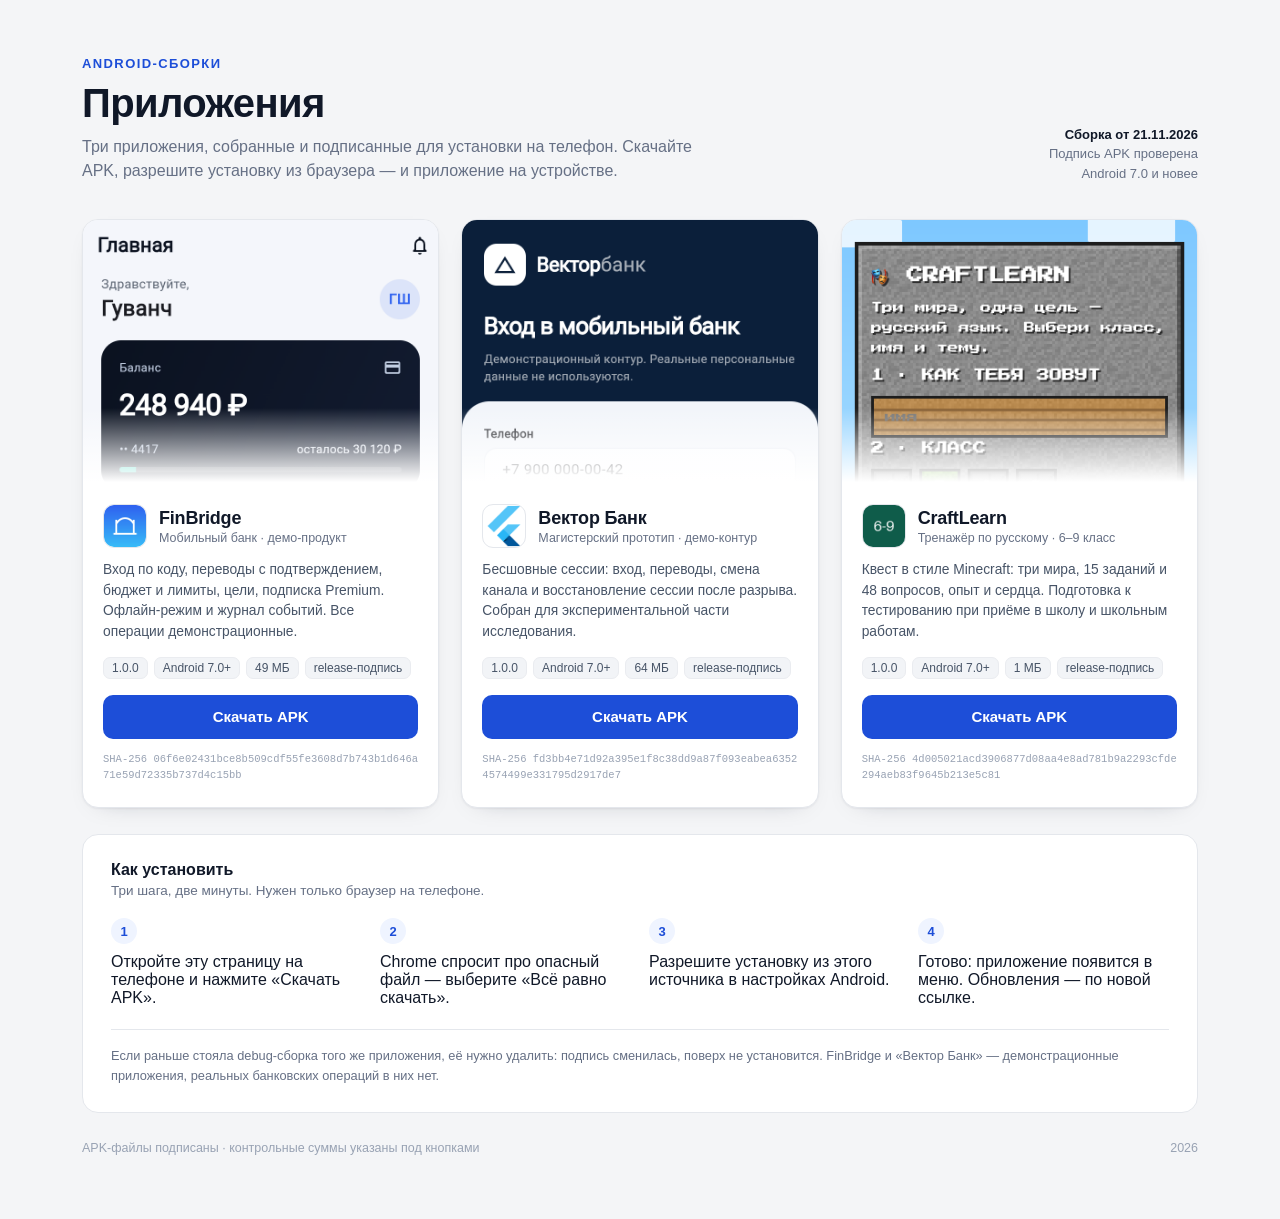
==== apps/index.html @ 76c1eec4 "Раздел /apps/: страница скачивания Android-приложений" ====
<!DOCTYPE html>
<html lang="ru">
<head>
<meta charset="utf-8">
<meta name="viewport" content="width=device-width, initial-scale=1">
<title>Приложения — Android-сборки</title>
<style>
  :root { --ink:#101828; --muted:#667085; --line:#e4e7ec; --blue:#1d4ed8; }
  * { box-sizing: border-box; }
  html, body { margin:0; }
  body {
    background:#f4f5f7; color:var(--ink);
    font-family:-apple-system, BlinkMacSystemFont, "Segoe UI", "Helvetica Neue", Arial, sans-serif;
    -webkit-font-smoothing:antialiased;
  }
  a { color: inherit; }
  .wrap { width:1180px; margin:0 auto; padding:56px 32px 64px; }

  header { display:flex; align-items:flex-end; justify-content:space-between; margin-bottom:36px; }
  .eyebrow { font-size:13px; letter-spacing:1.4px; text-transform:uppercase; color:var(--blue); font-weight:650; margin-bottom:10px; }
  h1 { font-size:40px; line-height:1.1; margin:0 0 10px; letter-spacing:-.6px; }
  .lede { font-size:16px; line-height:1.5; color:var(--muted); max-width:620px; margin:0; }
  .stamp { text-align:right; font-size:13px; color:var(--muted); line-height:1.5; }
  .stamp b { color:var(--ink); font-weight:650; }

  .grid { display:grid; grid-template-columns:repeat(3, 1fr); gap:22px; }

  .card {
    background:#fff; border:1px solid var(--line); border-radius:16px; overflow:hidden;
    box-shadow:0 1px 2px rgba(16,24,40,.05), 0 8px 24px -18px rgba(16,24,40,.35);
    display:flex; flex-direction:column;
  }
  .shot { height:262px; background:#e9edf3; overflow:hidden; position:relative; }
  .shot img { width:100%; display:block; }
  .shot::after {
    content:""; position:absolute; inset:auto 0 0 0; height:74px;
    background:linear-gradient(to bottom, rgba(255,255,255,0), #fff);
  }
  .body { padding:22px 20px 24px; display:flex; flex-direction:column; flex:1; }
  .head { display:flex; gap:12px; align-items:center; margin-bottom:12px; }
  .icon { width:44px; height:44px; border-radius:11px; border:1px solid var(--line); flex:none; }
  .head h2 { font-size:18px; margin:0 0 2px; letter-spacing:-.2px; }
  .kind { font-size:12.5px; color:var(--muted); }
  .desc { font-size:13.8px; line-height:1.5; color:#475467; margin:0 0 14px; flex:1; }
  .meta { list-style:none; display:flex; flex-wrap:wrap; gap:6px; padding:0; margin:0 0 16px; }
  .meta li {
    font-size:12px; color:#475467; background:#f2f4f7; border:1px solid #eaecf0;
    border-radius:7px; padding:3px 8px;
  }
  .btn {
    display:flex; align-items:center; justify-content:center; gap:8px;
    height:44px; border-radius:10px; background:var(--blue); color:#fff;
    font-size:15px; font-weight:600; text-decoration:none;
  }
  .sha { margin-top:12px; font-family:ui-monospace, SFMono-Regular, Menlo, monospace;
    font-size:10.5px; color:#98a2b3; word-break:break-all; line-height:1.55; }

  .how { margin-top:26px; background:#fff; border:1px solid var(--line); border-radius:16px; padding:26px 28px; }
  .how h3 { font-size:16px; margin:0 0 4px; }
  .how p.sub { margin:0 0 20px; font-size:13.5px; color:var(--muted); }
  .steps { display:grid; grid-template-columns:repeat(4,1fr); gap:18px; }
  .step { font-size:13.5px; line-height:1.5; color:#475467; }
  .num {
    width:26px; height:26px; border-radius:50%; background:#eff4ff; color:var(--blue);
    font-size:13px; font-weight:700; display:flex; align-items:center; justify-content:center; margin-bottom:9px;
  }
  .note {
    margin-top:22px; border-top:1px solid var(--line); padding-top:16px;
    font-size:12.8px; line-height:1.55; color:var(--muted);
  }
  footer { margin-top:28px; font-size:12.5px; color:#98a2b3; display:flex; justify-content:space-between; }
  @media (max-width: 980px) {
    .wrap { width:100%; padding:28px 18px 40px; }
    header { flex-direction:column; align-items:flex-start; gap:16px; }
    h1 { font-size:31px; }
    .lede { font-size:15px; }
    .stamp { text-align:left; }
    .grid { grid-template-columns:1fr; gap:18px; }
    .steps { grid-template-columns:1fr 1fr; gap:16px; }
    footer { flex-direction:column; gap:6px; }
  }
</style>
</head>
<body>
<div class="wrap">
  <header>
    <div>
      <div class="eyebrow">Android-сборки</div>
      <h1>Приложения</h1>
      <p class="lede">Три приложения, собранные и подписанные для установки на телефон. Скачайте APK, разрешите установку из браузера — и приложение на устройстве.</p>
    </div>
    <div class="stamp">
      <b>Сборка от 21.11.2026</b><br>
      Подпись APK проверена<br>
      Android 7.0 и новее
    </div>
  </header>

  <div class="grid">

    <article class="card">
      <div class="shot"><img src="img/shot-finbridge.png" alt="FinBridge"></div>
      <div class="body">
        <div class="head">
          <img class="icon" src="img/icon-finbridge.png" alt="">
          <div>
            <h2>FinBridge</h2>
            <div class="kind">Мобильный банк · демо-продукт</div>
          </div>
        </div>
        <p class="desc">Вход по коду, переводы с подтверждением, бюджет и лимиты, цели, подписка Premium. Офлайн-режим и журнал событий. Все операции демонстрационные.</p>
        <ul class="meta">
          <li>1.0.0</li><li>Android 7.0+</li><li>49 МБ</li><li>release-подпись</li>
        </ul>
        <a class="btn" href="https://github.com/mospoliteh2627-alt/apps/releases/latest/download/FinBridge-1.0.0.apk" download>Скачать APK</a>
        <div class="sha">SHA-256 06f6e02431bce8b509cdf55fe3608d7b743b1d646a71e59d72335b737d4c15bb</div>
      </div>
    </article>

    <article class="card">
      <div class="shot"><img src="img/shot-vectorbank.png" alt="Вектор Банк"></div>
      <div class="body">
        <div class="head">
          <img class="icon" src="img/icon-vectorbank.png" alt="">
          <div>
            <h2>Вектор Банк</h2>
            <div class="kind">Магистерский прототип · демо-контур</div>
          </div>
        </div>
        <p class="desc">Бесшовные сессии: вход, переводы, смена канала и восстановление сессии после разрыва. Собран для экспериментальной части исследования.</p>
        <ul class="meta">
          <li>1.0.0</li><li>Android 7.0+</li><li>64 МБ</li><li>release-подпись</li>
        </ul>
        <a class="btn" href="https://github.com/mospoliteh2627-alt/apps/releases/latest/download/VectorBank-1.0.0.apk" download>Скачать APK</a>
        <div class="sha">SHA-256 fd3bb4e71d92a395e1f8c38dd9a87f093eabea63524574499e331795d2917de7</div>
      </div>
    </article>

    <article class="card">
      <div class="shot"><img src="img/shot-craftlearn.png" alt="CraftLearn"></div>
      <div class="body">
        <div class="head">
          <img class="icon" src="img/icon-craftlearn.png" alt="">
          <div>
            <h2>CraftLearn</h2>
            <div class="kind">Тренажёр по русскому · 6–9 класс</div>
          </div>
        </div>
        <p class="desc">Квест в стиле Minecraft: три мира, 15 заданий и 48 вопросов, опыт и сердца. Подготовка к тестированию при приёме в школу и школьным работам.</p>
        <ul class="meta">
          <li>1.0.0</li><li>Android 7.0+</li><li>1 МБ</li><li>release-подпись</li>
        </ul>
        <a class="btn" href="https://github.com/mospoliteh2627-alt/apps/releases/latest/download/CraftLearn-1.0.0.apk" download>Скачать APK</a>
        <div class="sha">SHA-256 4d005021acd3906877d08aa4e8ad781b9a2293cfde294aeb83f9645b213e5c81</div>
      </div>
    </article>

  </div>

  <section class="how">
    <h3>Как установить</h3>
    <p class="sub">Три шага, две минуты. Нужен только браузер на телефоне.</p>
    <div class="steps">
      <div>
        <div class="num">1</div>
        Откройте эту страницу на телефоне и нажмите «Скачать APK».
      </div>
      <div>
        <div class="num">2</div>
        Chrome спросит про опасный файл — выберите «Всё равно скачать».
      </div>
      <div>
        <div class="num">3</div>
        Разрешите установку из этого источника в настройках Android.
      </div>
      <div>
        <div class="num">4</div>
        Готово: приложение появится в меню. Обновления — по новой ссылке.
      </div>
    </div>
    <div class="note">
      Если раньше стояла debug-сборка того же приложения, её нужно удалить: подпись сменилась, поверх не установится.
      FinBridge и «Вектор Банк» — демонстрационные приложения, реальных банковских операций в них нет.
    </div>
  </section>

  <footer>
    <span>APK-файлы подписаны · контрольные суммы указаны под кнопками</span>
    <span>2026</span>
  </footer>
</div>
</body>
</html>
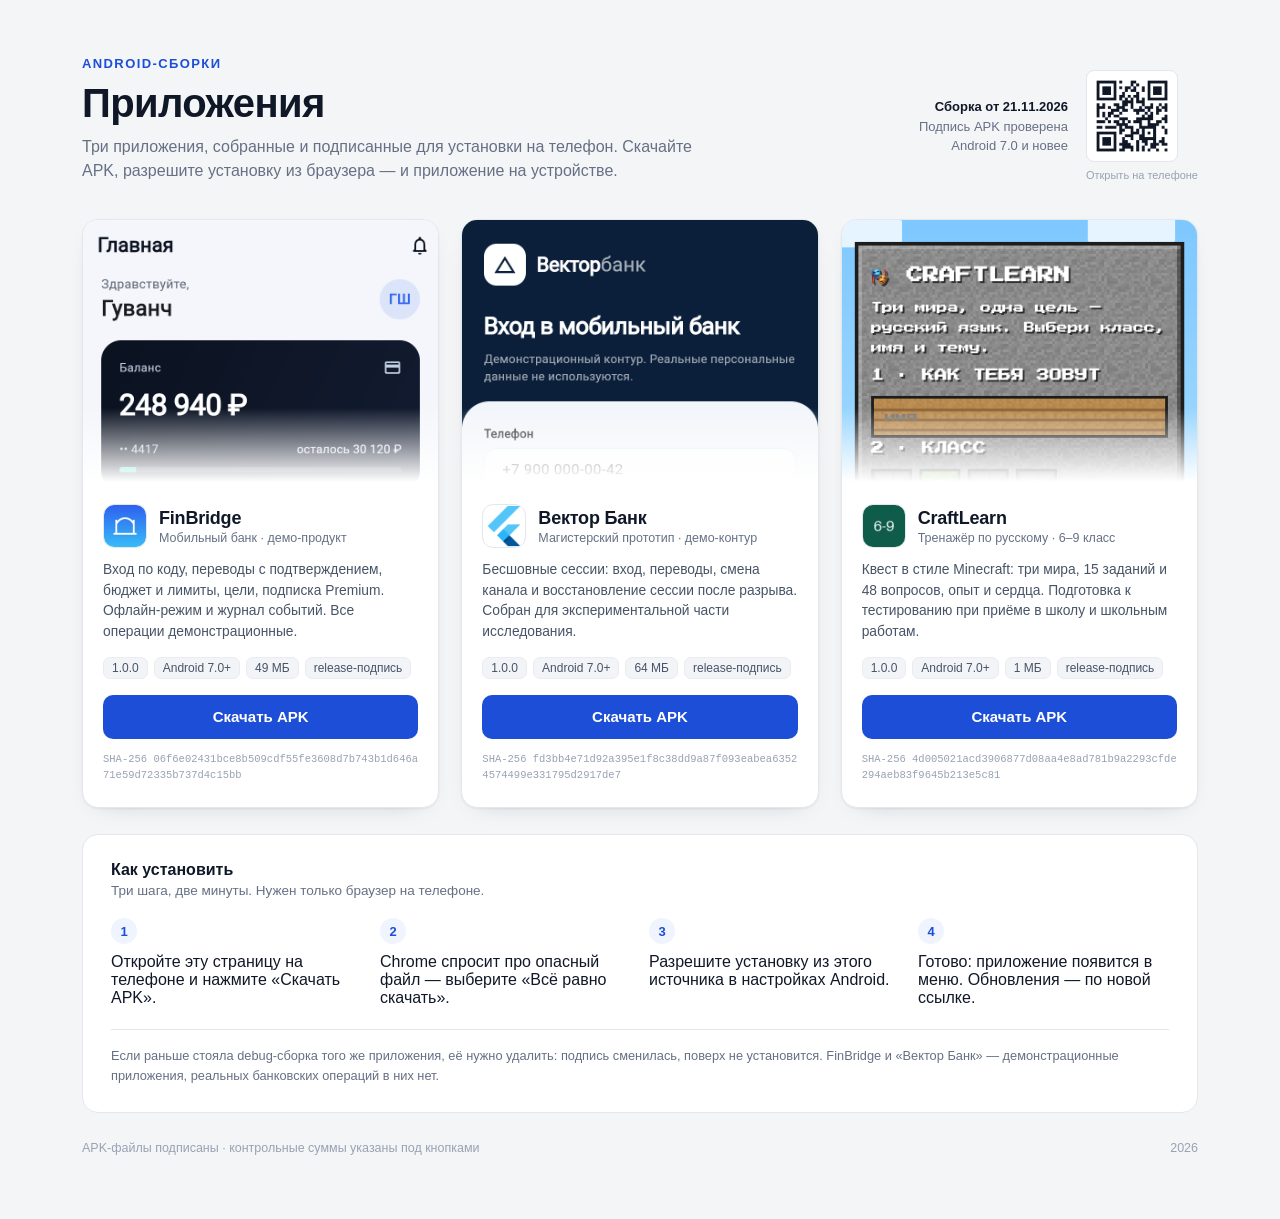
==== commit bd353158: "Ссылка «Приложения» в меню, QR-код на странице" ====
--- a/apps/index.html
+++ b/apps/index.html
@@ -20,7 +20,11 @@
   .eyebrow { font-size:13px; letter-spacing:1.4px; text-transform:uppercase; color:var(--blue); font-weight:650; margin-bottom:10px; }
   h1 { font-size:40px; line-height:1.1; margin:0 0 10px; letter-spacing:-.6px; }
   .lede { font-size:16px; line-height:1.5; color:var(--muted); max-width:620px; margin:0; }
-  .stamp { text-align:right; font-size:13px; color:var(--muted); line-height:1.5; }
+  .stamp { display:flex; align-items:center; gap:18px; font-size:13px; color:var(--muted); line-height:1.5; }
+  .stamp-text { text-align:right; }
+  .stamp-qr { text-align:center; }
+  .stamp-qr img { width:92px; height:92px; display:block; border:1px solid var(--line); border-radius:8px; background:#fff; padding:4px; }
+  .stamp-qr span { display:block; font-size:11px; margin-top:5px; color:#98a2b3; }
   .stamp b { color:var(--ink); font-weight:650; }
 
   .grid { display:grid; grid-template-columns:repeat(3, 1fr); gap:22px; }
@@ -74,7 +78,8 @@
     header { flex-direction:column; align-items:flex-start; gap:16px; }
     h1 { font-size:31px; }
     .lede { font-size:15px; }
-    .stamp { text-align:left; }
+    .stamp { align-items:flex-start; gap:14px; }
+    .stamp-text { text-align:left; }
     .grid { grid-template-columns:1fr; gap:18px; }
     .steps { grid-template-columns:1fr 1fr; gap:16px; }
     footer { flex-direction:column; gap:6px; }
@@ -90,9 +95,15 @@
       <p class="lede">Три приложения, собранные и подписанные для установки на телефон. Скачайте APK, разрешите установку из браузера — и приложение на устройстве.</p>
     </div>
     <div class="stamp">
-      <b>Сборка от 21.11.2026</b><br>
-      Подпись APK проверена<br>
-      Android 7.0 и новее
+      <div class="stamp-text">
+        <b>Сборка от 21.11.2026</b><br>
+        Подпись APK проверена<br>
+        Android 7.0 и новее
+      </div>
+      <div class="stamp-qr">
+        <img src="img/qr.png" alt="QR-код на страницу приложений">
+        <span>Открыть на телефоне</span>
+      </div>
     </div>
   </header>
 
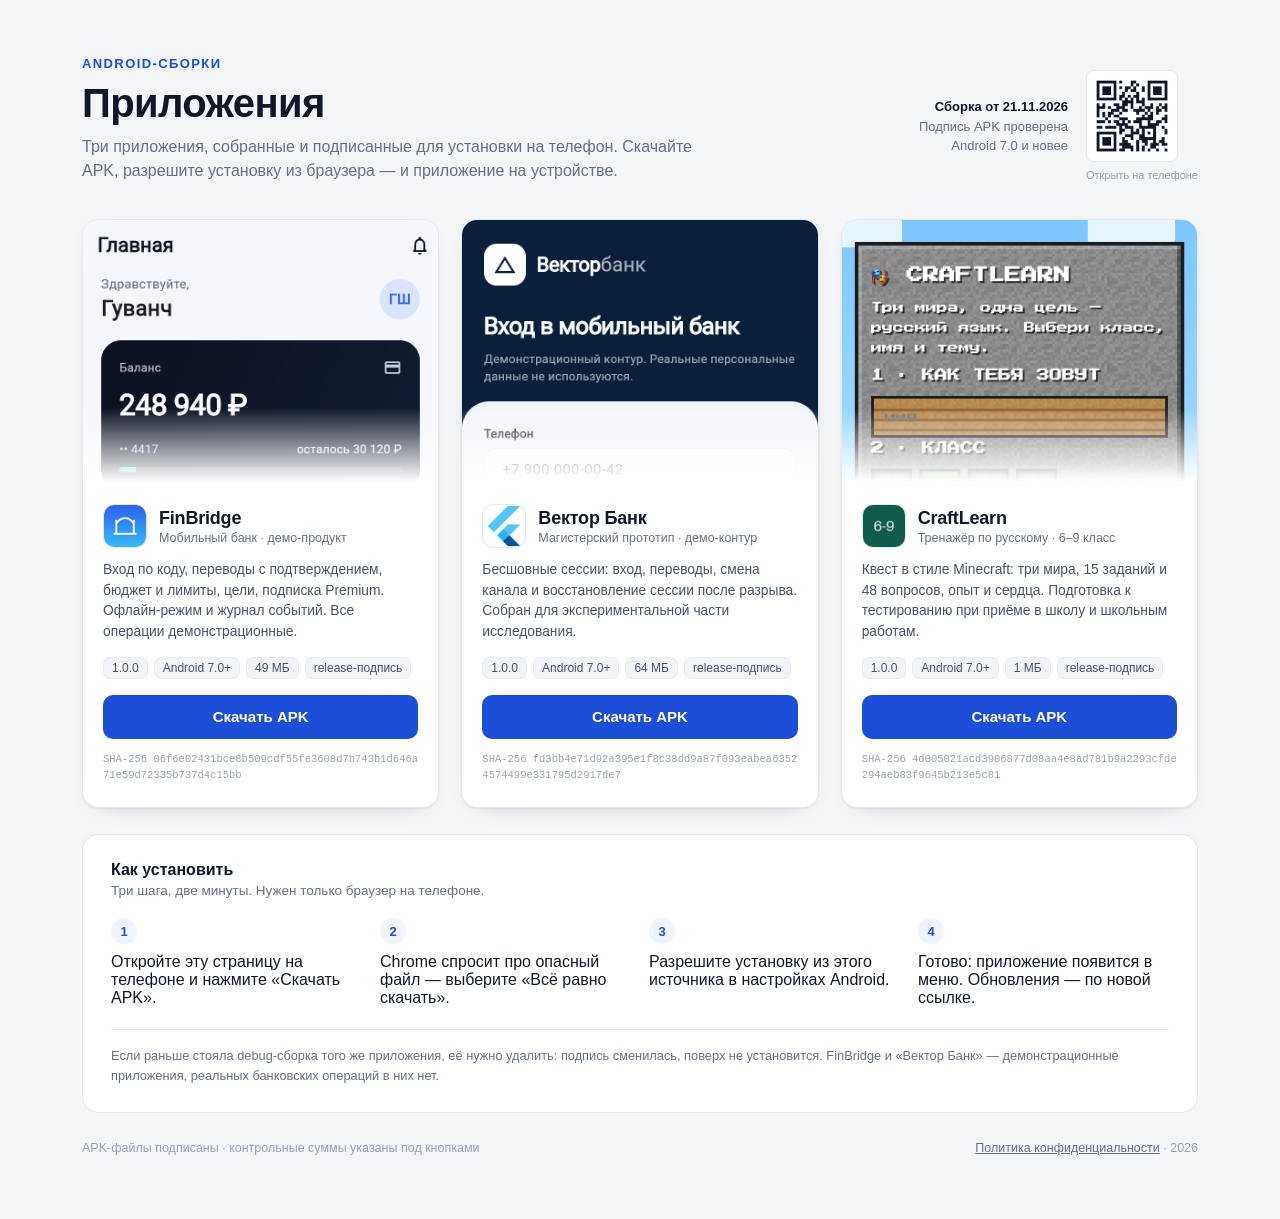
==== commit 8489f167: "apps: политика конфиденциальности для публикации в RuStore" ====
--- a/apps/index.html
+++ b/apps/index.html
@@ -197,7 +197,7 @@
 
   <footer>
     <span>APK-файлы подписаны · контрольные суммы указаны под кнопками</span>
-    <span>2026</span>
+    <span><a href="privacy/" style="color:#667085">Политика конфиденциальности</a> · 2026</span>
   </footer>
 </div>
 </body>
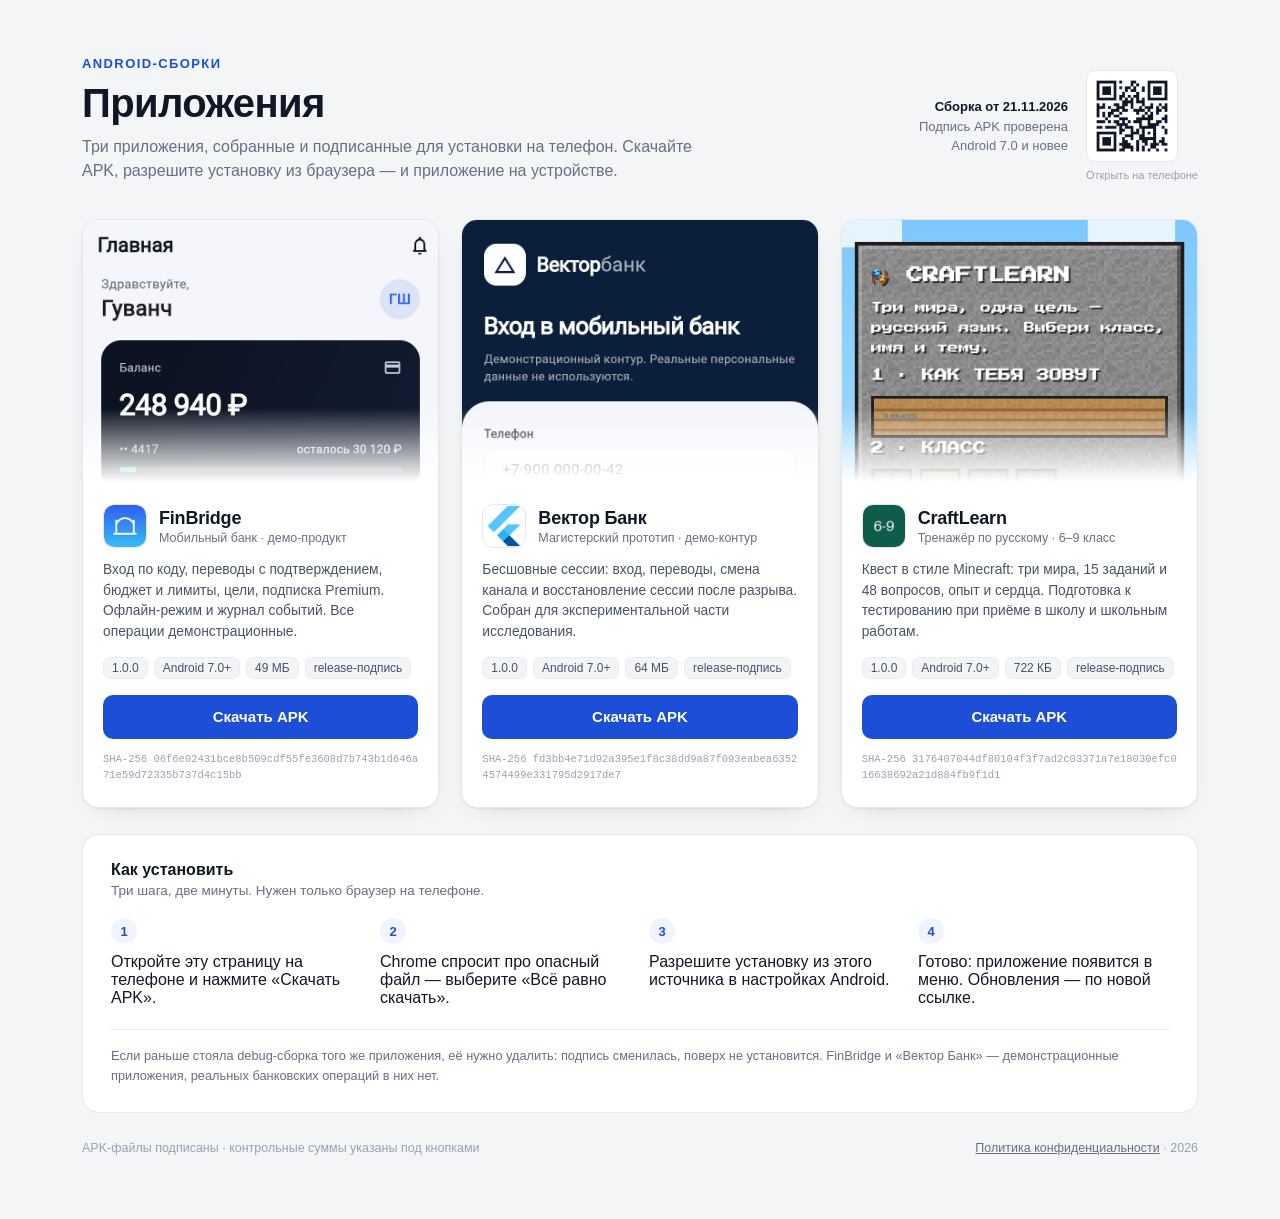
==== commit f93bdffa: "CraftLearn: релизная сборка вместо debug, обновлён SHA-256" ====
--- a/apps/index.html
+++ b/apps/index.html
@@ -159,10 +159,10 @@
         </div>
         <p class="desc">Квест в стиле Minecraft: три мира, 15 заданий и 48 вопросов, опыт и сердца. Подготовка к тестированию при приёме в школу и школьным работам.</p>
         <ul class="meta">
-          <li>1.0.0</li><li>Android 7.0+</li><li>1 МБ</li><li>release-подпись</li>
+          <li>1.0.0</li><li>Android 7.0+</li><li>722 КБ</li><li>release-подпись</li>
         </ul>
         <a class="btn" href="https://github.com/mospoliteh2627-alt/apps/releases/latest/download/CraftLearn-1.0.0.apk" download>Скачать APK</a>
-        <div class="sha">SHA-256 4d005021acd3906877d08aa4e8ad781b9a2293cfde294aeb83f9645b213e5c81</div>
+        <div class="sha">SHA-256 3176407044df80104f3f7ad2c03371a7e18030efc016638692a21d884fb9f1d1</div>
       </div>
     </article>
 
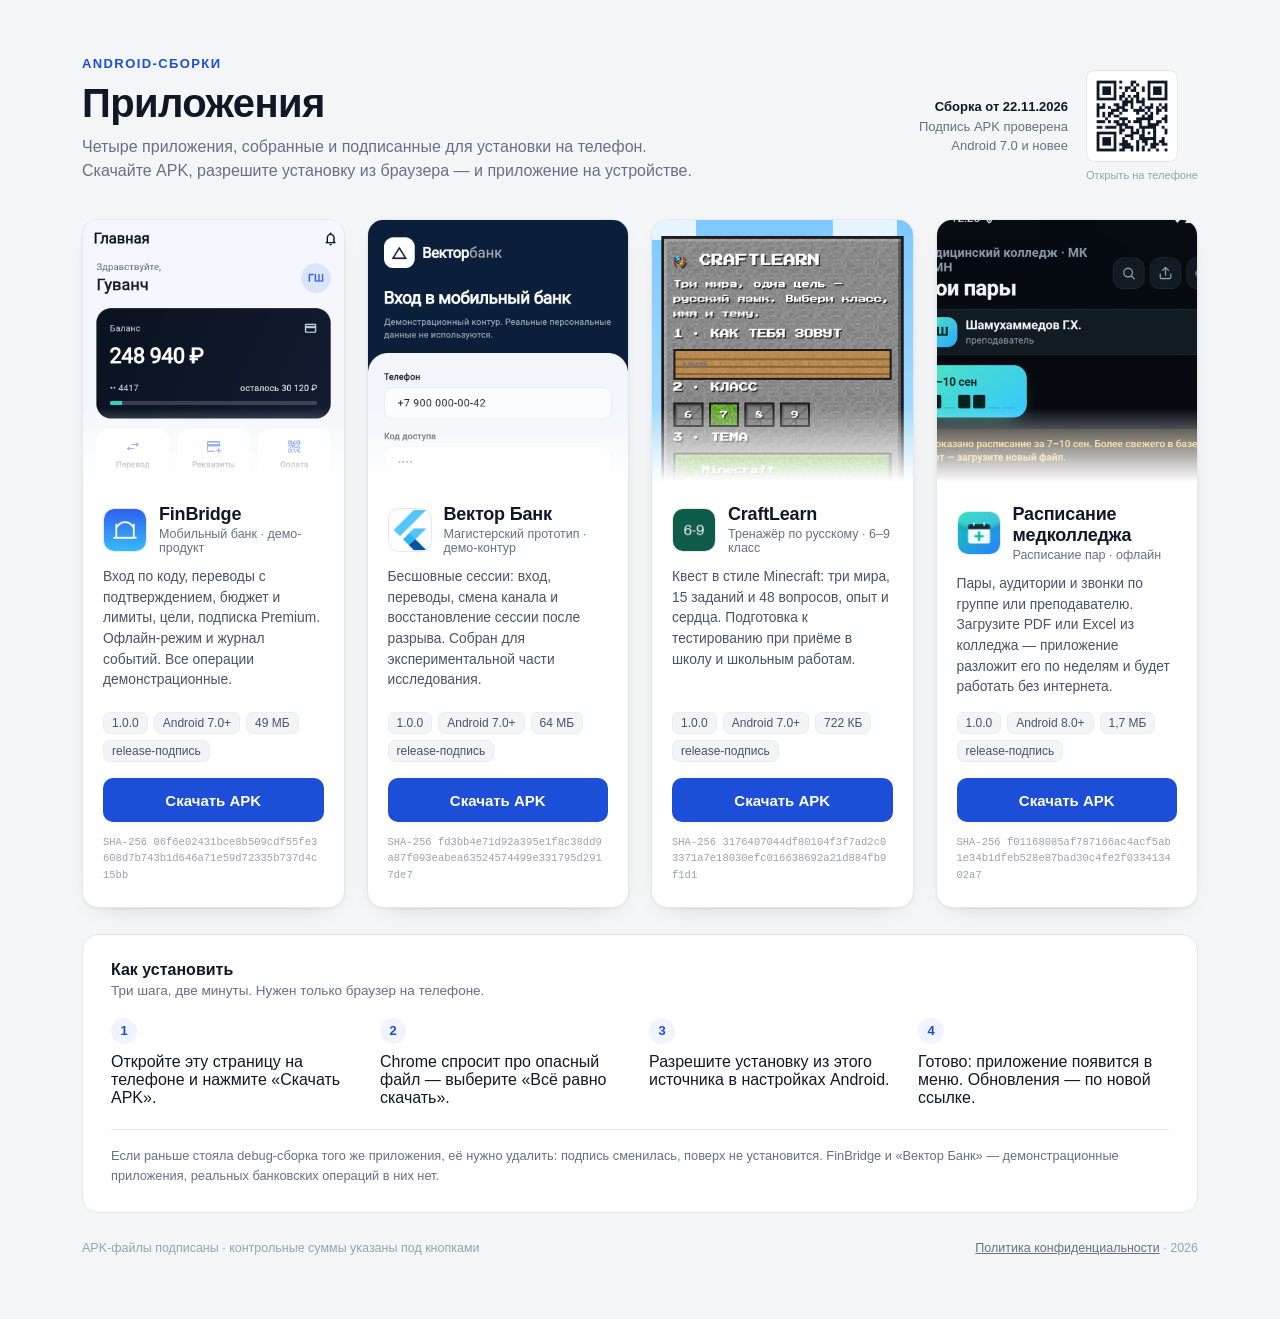
==== commit d8a2d514: "apps: add schedule app" ====
--- a/apps/index.html
+++ b/apps/index.html
@@ -27,7 +27,7 @@
   .stamp-qr span { display:block; font-size:11px; margin-top:5px; color:#98a2b3; }
   .stamp b { color:var(--ink); font-weight:650; }
 
-  .grid { display:grid; grid-template-columns:repeat(3, 1fr); gap:22px; }
+  .grid { display:grid; grid-template-columns:repeat(auto-fit, minmax(240px, 1fr)); gap:22px; }
 
   .card {
     background:#fff; border:1px solid var(--line); border-radius:16px; overflow:hidden;
@@ -92,11 +92,11 @@
     <div>
       <div class="eyebrow">Android-сборки</div>
       <h1>Приложения</h1>
-      <p class="lede">Три приложения, собранные и подписанные для установки на телефон. Скачайте APK, разрешите установку из браузера — и приложение на устройстве.</p>
+      <p class="lede">Четыре приложения, собранные и подписанные для установки на телефон. Скачайте APK, разрешите установку из браузера — и приложение на устройстве.</p>
     </div>
     <div class="stamp">
       <div class="stamp-text">
-        <b>Сборка от 21.11.2026</b><br>
+        <b>Сборка от 22.11.2026</b><br>
         Подпись APK проверена<br>
         Android 7.0 и новее
       </div>
@@ -163,6 +163,25 @@
         </ul>
         <a class="btn" href="https://github.com/mospoliteh2627-alt/apps/releases/latest/download/CraftLearn-1.0.0.apk" download>Скачать APK</a>
         <div class="sha">SHA-256 3176407044df80104f3f7ad2c03371a7e18030efc016638692a21d884fb9f1d1</div>
+      </div>
+    </article>
+
+    <article class="card">
+      <div class="shot"><img src="img/shot-raspisanie.png" alt="Расписание медколледжа"></div>
+      <div class="body">
+        <div class="head">
+          <img class="icon" src="img/icon-raspisanie.png" alt="">
+          <div>
+            <h2>Расписание медколледжа</h2>
+            <div class="kind">Расписание пар · офлайн</div>
+          </div>
+        </div>
+        <p class="desc">Пары, аудитории и звонки по группе или преподавателю. Загрузите PDF или Excel из колледжа — приложение разложит его по неделям и будет работать без интернета.</p>
+        <ul class="meta">
+          <li>1.0.0</li><li>Android 8.0+</li><li>1,7 МБ</li><li>release-подпись</li>
+        </ul>
+        <a class="btn" href="https://github.com/mospoliteh2627-alt/apps/releases/latest/download/raspisanie-medkollege-1.0.0.apk" download>Скачать APK</a>
+        <div class="sha">SHA-256 f01168085af787166ac4acf5ab1e34b1dfeb528e87bad30c4fe2f033413402a7</div>
       </div>
     </article>
 
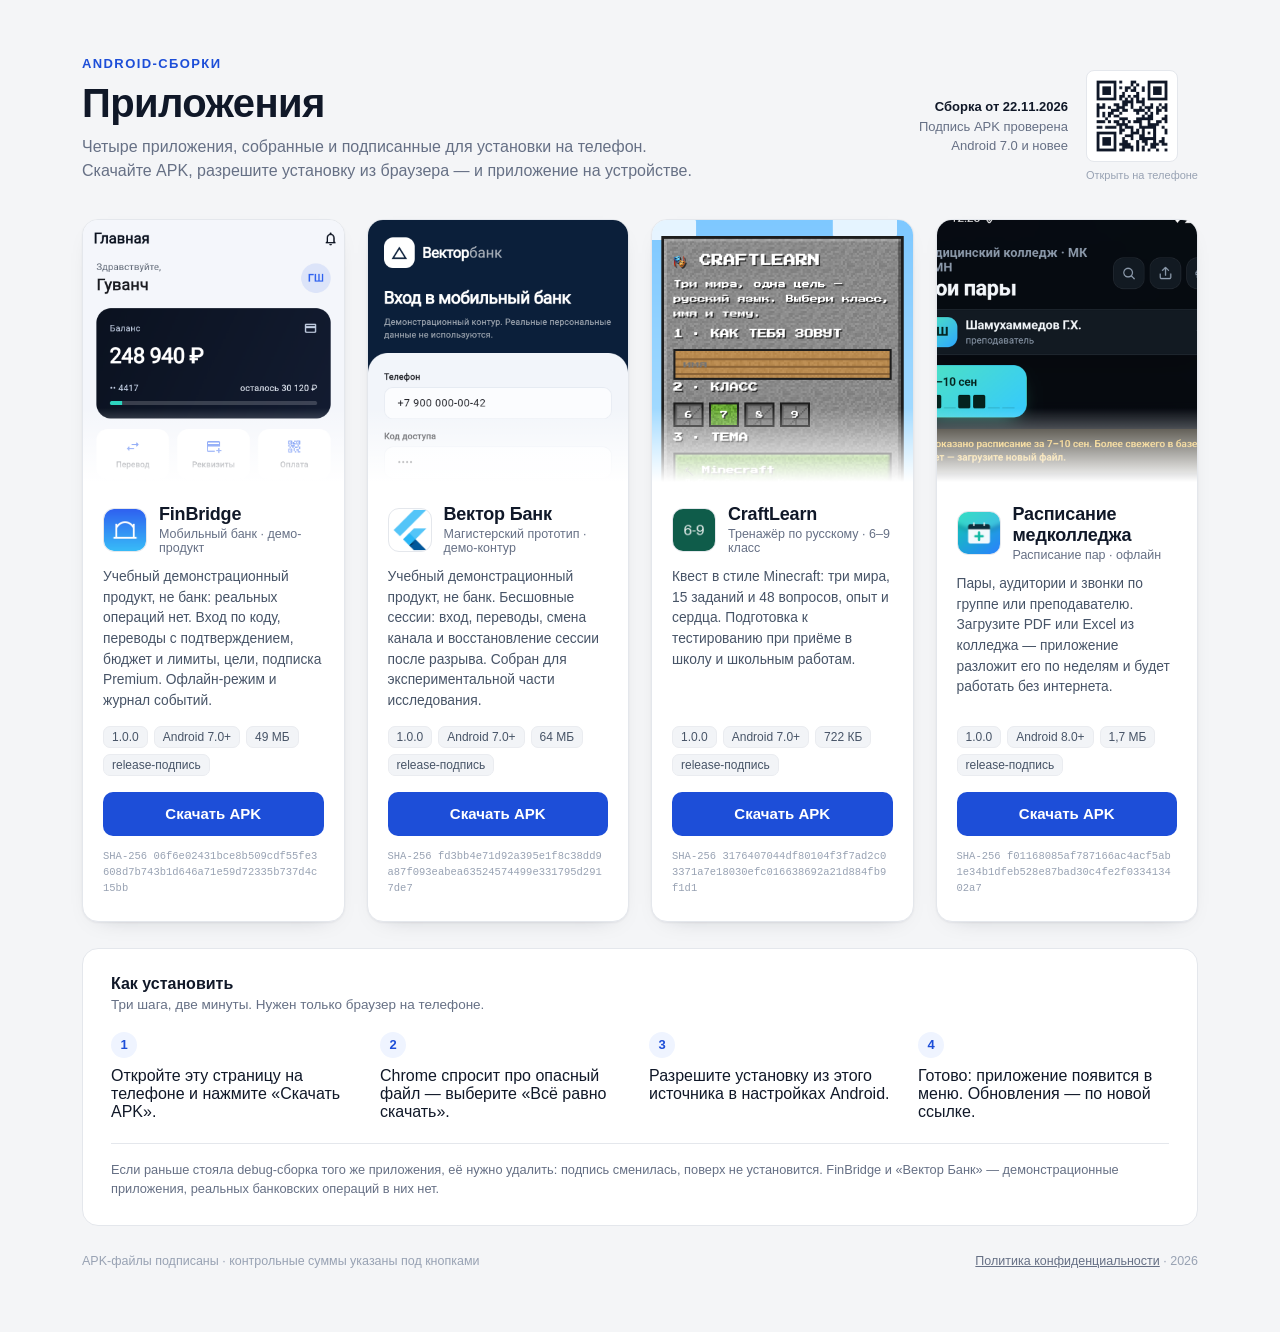
==== commit 53a1c086: "Приложения: явный дисклеймер «не банк» у FinBridge и Вектора" ====
--- a/apps/index.html
+++ b/apps/index.html
@@ -119,7 +119,7 @@
             <div class="kind">Мобильный банк · демо-продукт</div>
           </div>
         </div>
-        <p class="desc">Вход по коду, переводы с подтверждением, бюджет и лимиты, цели, подписка Premium. Офлайн-режим и журнал событий. Все операции демонстрационные.</p>
+        <p class="desc">Учебный демонстрационный продукт, не банк: реальных операций нет. Вход по коду, переводы с подтверждением, бюджет и лимиты, цели, подписка Premium. Офлайн-режим и журнал событий.</p>
         <ul class="meta">
           <li>1.0.0</li><li>Android 7.0+</li><li>49 МБ</li><li>release-подпись</li>
         </ul>
@@ -138,7 +138,7 @@
             <div class="kind">Магистерский прототип · демо-контур</div>
           </div>
         </div>
-        <p class="desc">Бесшовные сессии: вход, переводы, смена канала и восстановление сессии после разрыва. Собран для экспериментальной части исследования.</p>
+        <p class="desc">Учебный демонстрационный продукт, не банк. Бесшовные сессии: вход, переводы, смена канала и восстановление сессии после разрыва. Собран для экспериментальной части исследования.</p>
         <ul class="meta">
           <li>1.0.0</li><li>Android 7.0+</li><li>64 МБ</li><li>release-подпись</li>
         </ul>
